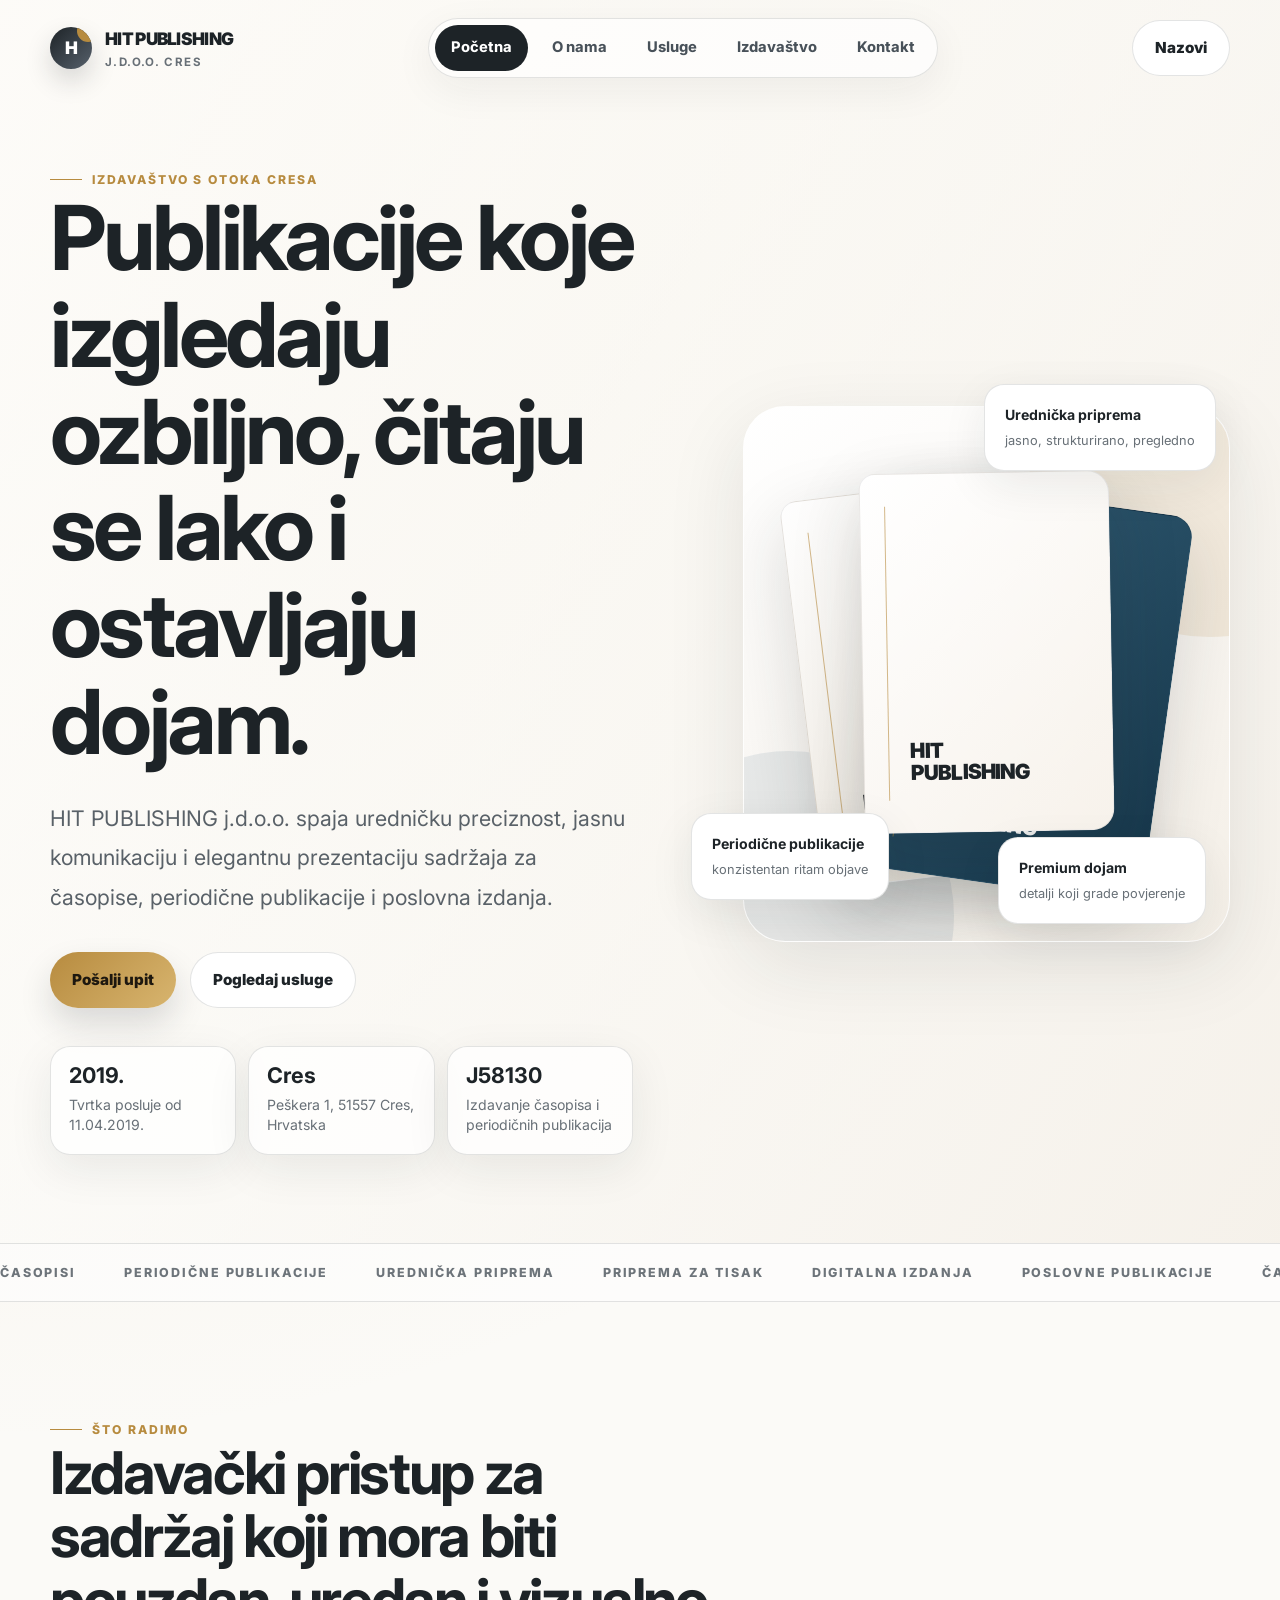
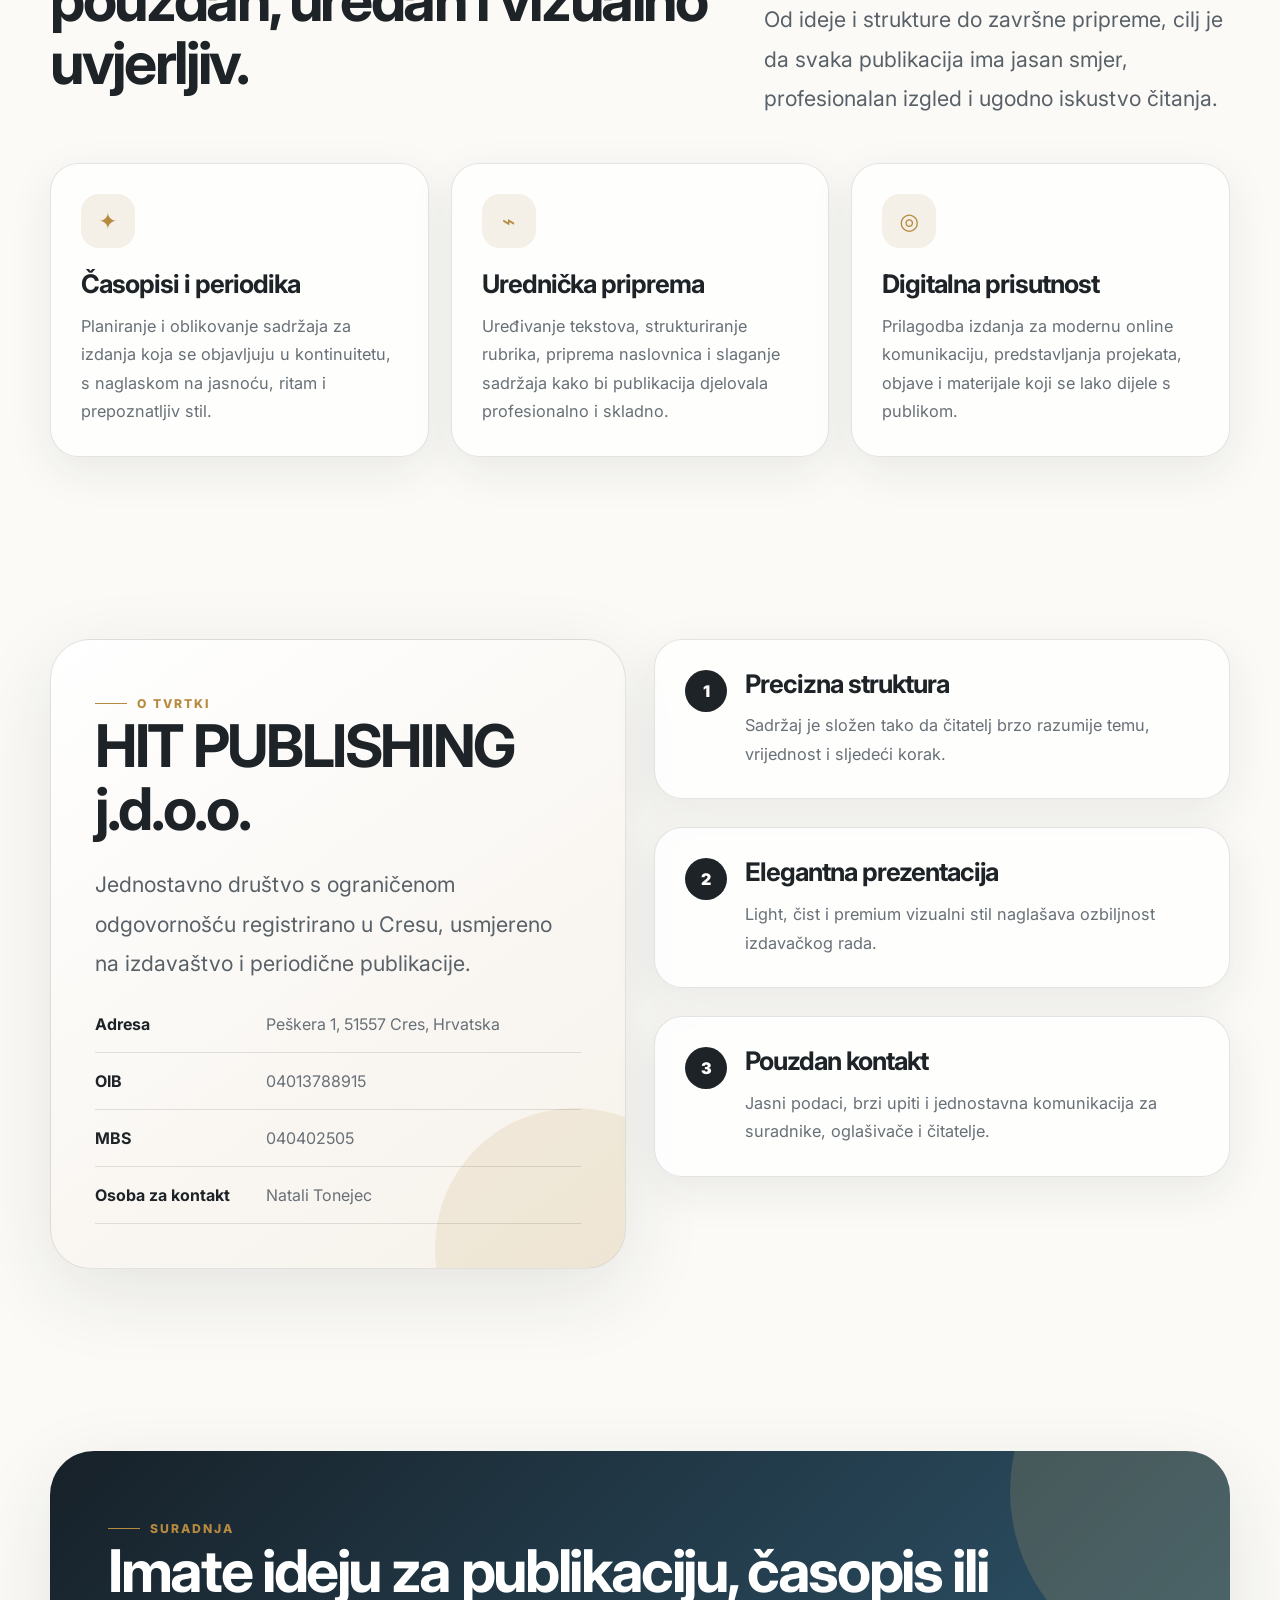
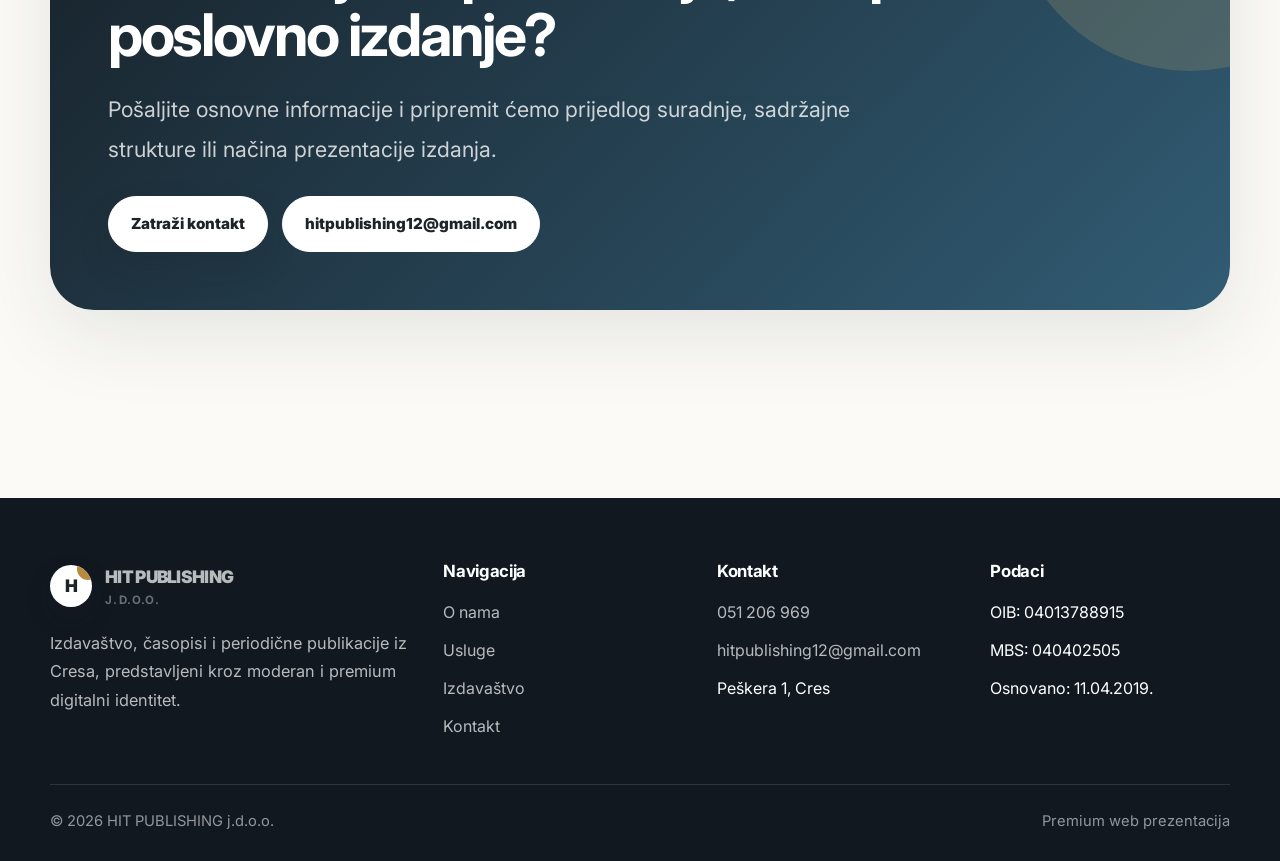
==== index.html @ 4e16e78d "2" ====
<!DOCTYPE html>
<html lang="hr">
<head>
  <meta charset="UTF-8" />
  <meta name="viewport" content="width=device-width, initial-scale=1.0" />
  <title>HIT PUBLISHING j.d.o.o. | Izdavaštvo i publikacije</title>
  <meta name="description" content="HIT PUBLISHING j.d.o.o. iz Cresa – moderno izdavaštvo, časopisi, periodične publikacije, urednička priprema i premium komunikacijska rješenja." />
  <meta name="keywords" content="HIT PUBLISHING, izdavaštvo Cres, časopisi, periodične publikacije, publikacije Hrvatska" />
  <meta property="og:title" content="HIT PUBLISHING j.d.o.o." />
  <meta property="og:description" content="Premium izdavaštvo i publikacije iz Cresa." />
  <meta property="og:type" content="website" />
  <link rel="preconnect" href="https://fonts.googleapis.com">
  <link rel="preconnect" href="https://fonts.gstatic.com" crossorigin>
  <link href="https://fonts.googleapis.com/css2?family=Inter:wght@400;500;650;750;850;900&display=swap" rel="stylesheet">
  <link rel="icon" href="favicon.svg" type="image/svg+xml" />
  <link rel="stylesheet" href="styles.css" />
</head>
<body>
  <header class="header">
    <nav class="nav" aria-label="Glavna navigacija">
      <a class="logo" href="index.html" aria-label="HIT PUBLISHING početna">
        <span class="logo-mark">H</span>
        <span>HIT PUBLISHING<small>j.d.o.o. Cres</small></span>
      </a>
      <div class="nav-links">
        <a class="active" href="index.html">Početna</a>
        <a href="o-nama.html">O nama</a>
        <a href="usluge.html">Usluge</a>
        <a href="izdavastvo.html">Izdavaštvo</a>
        <a href="kontakt.html">Kontakt</a>
      </div>
      <div class="nav-actions">
        <a class="btn light" href="tel:+38551206969">Nazovi</a>
        <button class="menu-toggle" aria-label="Otvori izbornik"><span></span></button>
      </div>
    </nav>
  </header>

  <main>
    <section class="hero">
      <div class="container">
        <div class="hero-copy reveal">
          <span class="eyebrow">Izdavaštvo s otoka Cresa</span>
          <h1>Publikacije koje izgledaju ozbiljno, čitaju se lako i ostavljaju dojam.</h1>
          <p class="lead">HIT PUBLISHING j.d.o.o. spaja uredničku preciznost, jasnu komunikaciju i elegantnu prezentaciju sadržaja za časopise, periodične publikacije i poslovna izdanja.</p>
          <div class="hero-buttons">
            <a class="btn gold" href="kontakt.html">Pošalji upit</a>
            <a class="btn light" href="usluge.html">Pogledaj usluge</a>
          </div>
          <div class="trust-row">
            <div class="trust-item">
              <strong>2019.</strong>
              <span>Tvrtka posluje od 11.04.2019.</span>
            </div>
            <div class="trust-item">
              <strong>Cres</strong>
              <span>Peškera 1, 51557 Cres, Hrvatska</span>
            </div>
            <div class="trust-item">
              <strong>J58130</strong>
              <span>Izdavanje časopisa i periodičnih publikacija</span>
            </div>
          </div>
        </div>

        <div class="hero-visual reveal delay-1" aria-hidden="true">
          <div class="visual-card">
            <div class="book-stack">
              <div class="book"></div>
              <div class="book"></div>
              <div class="book"></div>
            </div>
          </div>
          <div class="floating-note one"><b>Urednička priprema</b><span>jasno, strukturirano, pregledno</span></div>
          <div class="floating-note two"><b>Periodične publikacije</b><span>konzistentan ritam objave</span></div>
          <div class="floating-note three"><b>Premium dojam</b><span>detalji koji grade povjerenje</span></div>
        </div>
      </div>
    </section>

    <div class="marquee" aria-hidden="true">
      <div class="marquee-track">
        <span>Časopisi</span><span>Periodične publikacije</span><span>Urednička priprema</span><span>Priprema za tisak</span><span>Digitalna izdanja</span><span>Poslovne publikacije</span>
        <span>Časopisi</span><span>Periodične publikacije</span><span>Urednička priprema</span><span>Priprema za tisak</span><span>Digitalna izdanja</span><span>Poslovne publikacije</span>
      </div>
    </div>

    <section class="section">
      <div class="container">
        <div class="section-head reveal">
          <div>
            <span class="eyebrow">Što radimo</span>
            <h2>Izdavački pristup za sadržaj koji mora biti pouzdan, uredan i vizualno uvjerljiv.</h2>
          </div>
          <p class="lead">Od ideje i strukture do završne pripreme, cilj je da svaka publikacija ima jasan smjer, profesionalan izgled i ugodno iskustvo čitanja.</p>
        </div>
        <div class="grid-3">
          <article class="card reveal">
            <div class="card-icon">✦</div>
            <h3>Časopisi i periodika</h3>
            <p>Planiranje i oblikovanje sadržaja za izdanja koja se objavljuju u kontinuitetu, s naglaskom na jasnoću, ritam i prepoznatljiv stil.</p>
          </article>
          <article class="card reveal delay-1">
            <div class="card-icon">⌁</div>
            <h3>Urednička priprema</h3>
            <p>Uređivanje tekstova, strukturiranje rubrika, priprema naslovnica i slaganje sadržaja kako bi publikacija djelovala profesionalno i skladno.</p>
          </article>
          <article class="card reveal delay-2">
            <div class="card-icon">◎</div>
            <h3>Digitalna prisutnost</h3>
            <p>Prilagodba izdanja za modernu online komunikaciju, predstavljanja projekata, objave i materijale koji se lako dijele s publikom.</p>
          </article>
        </div>
      </div>
    </section>

    <section class="section tight">
      <div class="container grid-2">
        <div class="split-card reveal">
          <span class="eyebrow">O tvrtki</span>
          <h2>HIT PUBLISHING j.d.o.o.</h2>
          <p class="lead">Jednostavno društvo s ograničenom odgovornošću registrirano u Cresu, usmjereno na izdavaštvo i periodične publikacije.</p>
          <div class="info-list">
            <div class="info-row"><b>Adresa</b><span>Peškera 1, 51557 Cres, Hrvatska</span></div>
            <div class="info-row"><b>OIB</b><span>04013788915</span></div>
            <div class="info-row"><b>MBS</b><span>040402505</span></div>
            <div class="info-row"><b>Osoba za kontakt</b><span>Natali Tonejec</span></div>
          </div>
        </div>
        <div class="reveal delay-1">
          <div class="feature card">
            <span class="num">1</span>
            <div>
              <h3>Precizna struktura</h3>
              <p>Sadržaj je složen tako da čitatelj brzo razumije temu, vrijednost i sljedeći korak.</p>
            </div>
          </div>
          <br>
          <div class="feature card">
            <span class="num">2</span>
            <div>
              <h3>Elegantna prezentacija</h3>
              <p>Light, čist i premium vizualni stil naglašava ozbiljnost izdavačkog rada.</p>
            </div>
          </div>
          <br>
          <div class="feature card">
            <span class="num">3</span>
            <div>
              <h3>Pouzdan kontakt</h3>
              <p>Jasni podaci, brzi upiti i jednostavna komunikacija za suradnike, oglašivače i čitatelje.</p>
            </div>
          </div>
        </div>
      </div>
    </section>

    <section class="section">
      <div class="container">
        <div class="cta-band reveal">
          <span class="eyebrow">Suradnja</span>
          <h2>Imate ideju za publikaciju, časopis ili poslovno izdanje?</h2>
          <p class="lead">Pošaljite osnovne informacije i pripremit ćemo prijedlog suradnje, sadržajne strukture ili načina prezentacije izdanja.</p>
          <div class="cta-actions">
            <a class="btn" href="kontakt.html">Zatraži kontakt</a>
            <a class="btn light" href="mailto:hitpublishing12@gmail.com">hitpublishing12@gmail.com</a>
          </div>
        </div>
      </div>
    </section>
  </main>

  <footer class="footer">
    <div class="container">
      <div class="footer-top">
        <div>
          <a class="logo" href="index.html"><span class="logo-mark">H</span><span>HIT PUBLISHING<small>j.d.o.o.</small></span></a>
          <p style="margin-top:18px;max-width:420px">Izdavaštvo, časopisi i periodične publikacije iz Cresa, predstavljeni kroz moderan i premium digitalni identitet.</p>
        </div>
        <div>
          <h3>Navigacija</h3>
          <div class="footer-links">
            <a href="o-nama.html">O nama</a><a href="usluge.html">Usluge</a><a href="izdavastvo.html">Izdavaštvo</a><a href="kontakt.html">Kontakt</a>
          </div>
        </div>
        <div>
          <h3>Kontakt</h3>
          <div class="footer-links">
            <a href="tel:+38551206969">051 206 969</a>
            <a href="mailto:hitpublishing12@gmail.com">hitpublishing12@gmail.com</a>
            <span>Peškera 1, Cres</span>
          </div>
        </div>
        <div>
          <h3>Podaci</h3>
          <div class="footer-links"><span>OIB: 04013788915</span><span>MBS: 040402505</span><span>Osnovano: 11.04.2019.</span></div>
        </div>
      </div>
      <div class="footer-bottom"><span>© 2026 HIT PUBLISHING j.d.o.o.</span><span>Premium web prezentacija</span></div>
    </div>
  </footer>

  <script src="script.js"></script>
</body>
</html>
---- styles.css ----
:root{
  --bg:#fbfaf7;
  --surface:#ffffff;
  --surface-2:#f4efe7;
  --ink:#1d2327;
  --muted:#687077;
  --soft:#9a8f82;
  --line:rgba(29,35,39,.12);
  --gold:#b78b3f;
  --gold-2:#d8b56f;
  --blue:#315c74;
  --green:#2e8d6d;
  --shadow:0 24px 80px rgba(29,35,39,.10);
  --shadow-soft:0 14px 45px rgba(29,35,39,.08);
  --radius:28px;
  --radius-sm:18px;
  --container:min(1180px,calc(100% - 40px));
}
*{box-sizing:border-box}
html{scroll-behavior:smooth}
body{
  margin:0;
  font-family:Inter, ui-sans-serif, system-ui, -apple-system, BlinkMacSystemFont, "Segoe UI", sans-serif;
  color:var(--ink);
  background:radial-gradient(circle at top left, rgba(216,181,111,.18), transparent 34%), var(--bg);
  line-height:1.75;
  overflow-x:hidden;
}
body.menu-open{overflow:hidden}
a{color:inherit;text-decoration:none}
img{max-width:100%;display:block}
::selection{background:rgba(183,139,63,.25)}
.container{width:var(--container);margin:0 auto}
.eyebrow{
  display:inline-flex;
  align-items:center;
  gap:10px;
  color:var(--gold);
  text-transform:uppercase;
  font-weight:800;
  font-size:.76rem;
  letter-spacing:.16em;
}
.eyebrow::before{content:"";width:32px;height:1px;background:currentColor;display:block}
h1,h2,h3,p{margin-top:0}
h1,h2,h3{line-height:1.08;letter-spacing:-.04em}
h1{font-size:clamp(3.1rem,7vw,7.2rem);margin-bottom:28px}
h2{font-size:clamp(2.15rem,4.6vw,4.8rem);margin-bottom:24px}
h3{font-size:clamp(1.25rem,2vw,1.72rem);margin-bottom:14px}
p{color:var(--muted);font-size:1.02rem}
.lead{font-size:clamp(1.08rem,1.7vw,1.34rem);line-height:1.85;color:#596168;max-width:780px}
.header{
  position:fixed;
  top:0;left:0;right:0;
  z-index:50;
  transition:.35s ease;
  padding:18px 0;
}
.header.scrolled{background:rgba(251,250,247,.82);backdrop-filter:blur(18px);box-shadow:0 8px 30px rgba(29,35,39,.07);padding:12px 0}
.nav{
  width:var(--container);
  margin:0 auto;
  display:flex;
  align-items:center;
  justify-content:space-between;
  gap:20px;
}
.logo{
  display:flex;
  align-items:center;
  gap:13px;
  font-weight:900;
  letter-spacing:-.04em;
  font-size:1.08rem;
}
.logo-mark{
  width:42px;height:42px;border-radius:50%;
  display:grid;place-items:center;
  background:linear-gradient(135deg,var(--ink),#56606b);
  color:#fff;
  box-shadow:0 12px 26px rgba(29,35,39,.17);
  position:relative;
  overflow:hidden;
}
.logo-mark::after{content:"";position:absolute;right:-7px;top:-7px;width:22px;height:22px;border-radius:50%;background:var(--gold)}
.logo span small{display:block;font-weight:700;color:var(--muted);font-size:.72rem;letter-spacing:.12em;text-transform:uppercase;margin-top:-2px}
.nav-links{display:flex;align-items:center;gap:8px;background:rgba(255,255,255,.62);border:1px solid var(--line);border-radius:999px;padding:6px;box-shadow:0 12px 40px rgba(29,35,39,.06)}
.nav-links a{padding:10px 16px;border-radius:999px;color:#485159;font-weight:750;font-size:.92rem;transition:.25s ease}
.nav-links a:hover,.nav-links a.active{background:var(--ink);color:#fff}
.nav-actions{display:flex;align-items:center;gap:10px}
.btn{
  display:inline-flex;align-items:center;justify-content:center;gap:10px;
  padding:14px 22px;border-radius:999px;
  background:var(--ink);color:#fff;font-weight:850;
  border:1px solid var(--ink);box-shadow:0 16px 32px rgba(29,35,39,.15);
  transition:.25s ease;cursor:pointer;font-size:.95rem;
}
.btn:hover{transform:translateY(-2px);box-shadow:0 24px 46px rgba(29,35,39,.20)}
.btn.light{background:#fff;color:var(--ink);border-color:var(--line);box-shadow:none}
.btn.gold{background:linear-gradient(135deg,var(--gold),var(--gold-2));border:0;color:#1e180f}
.menu-toggle{display:none;border:1px solid var(--line);background:#fff;width:46px;height:46px;border-radius:50%;align-items:center;justify-content:center;cursor:pointer;z-index:60}
.menu-toggle span{width:18px;height:2px;background:var(--ink);position:relative;display:block;transition:.25s ease}
.menu-toggle span::before,.menu-toggle span::after{content:"";position:absolute;left:0;width:18px;height:2px;background:var(--ink);transition:.25s ease}
.menu-toggle span::before{top:-6px}.menu-toggle span::after{top:6px}
body.menu-open .menu-toggle span{background:transparent}
body.menu-open .menu-toggle span::before{top:0;transform:rotate(45deg)}
body.menu-open .menu-toggle span::after{top:0;transform:rotate(-45deg)}
.hero{padding:160px 0 88px;min-height:100vh;display:flex;align-items:center;position:relative;overflow:hidden}
.hero::before{content:"";position:absolute;inset:0;background:linear-gradient(120deg, rgba(255,255,255,.78), rgba(251,250,247,.65) 44%, rgba(244,239,231,.8));pointer-events:none}
.hero .container{position:relative;z-index:2;display:grid;grid-template-columns:1.04fr .96fr;gap:58px;align-items:center}
.hero-copy{max-width:730px}
.hero-copy .lead{margin-bottom:34px}
.hero-buttons{display:flex;gap:14px;flex-wrap:wrap;margin-bottom:38px}
.trust-row{display:grid;grid-template-columns:repeat(3,1fr);gap:12px;max-width:650px}
.trust-item{background:rgba(255,255,255,.72);border:1px solid var(--line);border-radius:20px;padding:18px;box-shadow:var(--shadow-soft)}
.trust-item strong{display:block;font-size:1.35rem;line-height:1;color:var(--ink);margin-bottom:8px}
.trust-item span{font-size:.88rem;color:var(--muted);line-height:1.45;display:block}
.hero-visual{position:relative;min-height:570px}
.visual-card{
  position:absolute;inset:34px 0 0 52px;
  border-radius:42px;
  background:linear-gradient(145deg,#fff,#f4efe7);
  box-shadow:var(--shadow);
  border:1px solid rgba(255,255,255,.9);
  padding:34px;
  overflow:hidden;
}
.visual-card::before{content:"";position:absolute;right:-160px;top:-130px;width:360px;height:360px;border-radius:50%;background:rgba(183,139,63,.13)}
.visual-card::after{content:"";position:absolute;left:-120px;bottom:-140px;width:330px;height:330px;border-radius:50%;background:rgba(49,92,116,.10)}
.book-stack{position:relative;z-index:2;height:100%;display:flex;align-items:center;justify-content:center;perspective:1000px}
.book{
  position:absolute;width:280px;height:390px;border-radius:16px 22px 22px 16px;
  background:linear-gradient(135deg,#fefefe,#e9e1d4);
  box-shadow:0 25px 70px rgba(29,35,39,.16);
  border:1px solid rgba(29,35,39,.08);
  transform:rotate(-7deg) translateX(-46px);
}
.book:nth-child(2){background:linear-gradient(135deg,#315c74,#16364a);transform:rotate(8deg) translateX(44px) translateY(12px);color:#fff}
.book:nth-child(3){background:linear-gradient(135deg,#fff,#f7f2eb);transform:rotate(-1deg) translateY(-22px);width:250px;height:360px}
.book::before{content:"";position:absolute;left:24px;top:32px;bottom:32px;width:1px;background:rgba(183,139,63,.6)}
.book::after{content:"HIT\A PUBLISHING";white-space:pre;position:absolute;left:46px;bottom:48px;font-size:1.3rem;font-weight:900;letter-spacing:-.04em;line-height:1.05;color:inherit}
.floating-note{position:absolute;z-index:3;background:#fff;border:1px solid var(--line);border-radius:20px;padding:18px 20px;box-shadow:var(--shadow-soft);animation:float 6s ease-in-out infinite}
.floating-note.one{top:12px;right:14px}.floating-note.two{bottom:42px;left:0;animation-delay:-2.4s}.floating-note.three{right:24px;bottom:18px;animation-delay:-1s}
.floating-note b{display:block;color:var(--ink);font-size:.88rem}.floating-note span{display:block;color:var(--muted);font-size:.8rem;margin-top:2px}
@keyframes float{0%,100%{transform:translateY(0)}50%{transform:translateY(-12px)}}
.section{padding:108px 0;position:relative}
.section.tight{padding:74px 0}
.section-head{display:flex;justify-content:space-between;gap:34px;align-items:end;margin-bottom:44px}
.section-head .lead{max-width:610px;margin-bottom:0}
.grid-2{display:grid;grid-template-columns:1fr 1fr;gap:28px;align-items:start}
.grid-3{display:grid;grid-template-columns:repeat(3,1fr);gap:22px}
.grid-4{display:grid;grid-template-columns:repeat(4,1fr);gap:18px}
.card{background:rgba(255,255,255,.78);border:1px solid var(--line);border-radius:var(--radius);padding:30px;box-shadow:var(--shadow-soft);position:relative;overflow:hidden}
.card:hover .card-icon{transform:rotate(-8deg) scale(1.04)}
.card-icon{width:54px;height:54px;border-radius:18px;display:grid;place-items:center;background:var(--surface-2);color:var(--gold);font-size:1.4rem;margin-bottom:22px;transition:.25s ease}
.card p:last-child{margin-bottom:0}
.split-card{padding:44px;background:linear-gradient(145deg,#fff,#f6f1ea);border:1px solid var(--line);border-radius:40px;box-shadow:var(--shadow);position:relative;overflow:hidden}
.split-card::after{content:"";position:absolute;right:-90px;bottom:-120px;width:280px;height:280px;border-radius:50%;background:rgba(183,139,63,.12)}
.info-list{display:grid;gap:14px;margin-top:26px;position:relative;z-index:2}
.info-row{display:grid;grid-template-columns:155px 1fr;gap:16px;border-bottom:1px solid var(--line);padding-bottom:14px;color:var(--muted)}
.info-row b{color:var(--ink)}
.marquee{border-block:1px solid var(--line);background:rgba(255,255,255,.55);overflow:hidden;white-space:nowrap}
.marquee-track{display:inline-flex;gap:48px;animation:marquee 28s linear infinite;padding:18px 0;color:#6d747a;font-weight:800;text-transform:uppercase;letter-spacing:.15em;font-size:.78rem}
@keyframes marquee{from{transform:translateX(0)}to{transform:translateX(-50%)}}
.feature{display:flex;gap:18px;align-items:flex-start}
.feature .num{width:42px;height:42px;border-radius:50%;display:grid;place-items:center;background:var(--ink);color:#fff;font-weight:900;flex:0 0 auto}
.process{counter-reset:step;display:grid;gap:18px}
.process-item{display:grid;grid-template-columns:74px 1fr;gap:22px;align-items:start;background:#fff;border:1px solid var(--line);border-radius:26px;padding:24px;box-shadow:var(--shadow-soft)}
.process-item::before{counter-increment:step;content:"0" counter(step);width:58px;height:58px;border-radius:20px;display:grid;place-items:center;background:linear-gradient(135deg,var(--gold),var(--gold-2));font-weight:950;color:#1d160c}
.cta-band{background:linear-gradient(135deg,#172129,#315c74);color:#fff;border-radius:44px;padding:58px;position:relative;overflow:hidden;box-shadow:var(--shadow)}
.cta-band::before{content:"";position:absolute;right:-140px;top:-140px;width:360px;height:360px;border-radius:50%;background:rgba(216,181,111,.18)}
.cta-band h2,.cta-band p{color:#fff;position:relative}.cta-band p{opacity:.78}.cta-band .btn{position:relative;background:#fff;color:var(--ink);border-color:#fff}.cta-actions{display:flex;gap:14px;flex-wrap:wrap;margin-top:26px}
.page-hero{padding:162px 0 80px;background:linear-gradient(135deg,rgba(255,255,255,.88),rgba(244,239,231,.72));border-bottom:1px solid var(--line)}
.page-hero h1{font-size:clamp(2.75rem,6vw,6rem);max-width:930px}
.breadcrumbs{display:flex;gap:10px;color:var(--muted);font-size:.92rem;margin-top:20px}.breadcrumbs a{color:var(--gold);font-weight:800}
.service-large{display:grid;grid-template-columns:.8fr 1.2fr;gap:28px;align-items:stretch;margin-bottom:22px}
.service-index{background:var(--ink);color:#fff;border-radius:var(--radius);padding:36px;display:flex;flex-direction:column;justify-content:space-between;min-height:310px;overflow:hidden;position:relative}
.service-index::after{content:"";position:absolute;right:-70px;top:-70px;width:190px;height:190px;border-radius:50%;background:rgba(216,181,111,.18)}
.service-index span{font-size:4rem;font-weight:950;line-height:1;color:rgba(255,255,255,.24)}
.service-index h3{color:#fff;margin-bottom:0}
.service-content{background:#fff;border:1px solid var(--line);border-radius:var(--radius);padding:36px;box-shadow:var(--shadow-soft)}
.pills{display:flex;flex-wrap:wrap;gap:10px;margin-top:24px}.pill{padding:9px 14px;border:1px solid var(--line);border-radius:999px;background:rgba(244,239,231,.55);font-size:.86rem;color:#56606b;font-weight:750}
.contact-wrap{display:grid;grid-template-columns:.82fr 1.18fr;gap:28px;align-items:start}
.contact-card{position:sticky;top:110px;background:linear-gradient(145deg,#fff,#f5f0e8);border:1px solid var(--line);border-radius:36px;padding:34px;box-shadow:var(--shadow)}
.contact-link{display:flex;align-items:center;gap:14px;padding:16px 0;border-bottom:1px solid var(--line);color:var(--muted)}
.contact-link:last-child{border-bottom:0}.contact-link b{color:var(--ink);display:block}.contact-link span{font-size:.95rem}.contact-ico{width:42px;height:42px;border-radius:15px;background:#fff;display:grid;place-items:center;color:var(--gold);box-shadow:0 10px 22px rgba(29,35,39,.06);flex:0 0 auto}
.form{background:#fff;border:1px solid var(--line);border-radius:36px;padding:34px;box-shadow:var(--shadow-soft)}
.form-grid{display:grid;grid-template-columns:1fr 1fr;gap:16px}.field{display:flex;flex-direction:column;gap:8px}.field.full{grid-column:1/-1}label{font-size:.86rem;color:#4f5961;font-weight:850}input,textarea,select{width:100%;border:1px solid var(--line);background:#fbfaf7;border-radius:16px;padding:15px 16px;font:inherit;color:var(--ink);outline:none;transition:.2s ease}input:focus,textarea:focus,select:focus{border-color:rgba(183,139,63,.75);box-shadow:0 0 0 4px rgba(183,139,63,.1)}textarea{min-height:150px;resize:vertical}.form-note{font-size:.88rem;color:var(--muted);margin-top:14px}
.footer{background:#111820;color:#fff;padding:64px 0 26px;margin-top:80px}.footer p,.footer a{color:rgba(255,255,255,.70)}.footer-top{display:grid;grid-template-columns:1.2fr .8fr .8fr .8fr;gap:34px;margin-bottom:44px}.footer h3{color:#fff;font-size:1.05rem;letter-spacing:-.02em;margin-bottom:18px}.footer-links{display:grid;gap:10px}.footer-bottom{border-top:1px solid rgba(255,255,255,.12);padding-top:24px;display:flex;justify-content:space-between;gap:20px;color:rgba(255,255,255,.55);font-size:.92rem}.footer .logo-mark{background:#fff;color:var(--ink)}
.reveal{opacity:0;transform:translateY(28px);transition:opacity .8s ease, transform .8s ease}.reveal.visible{opacity:1;transform:none}.delay-1{transition-delay:.12s}.delay-2{transition-delay:.24s}.delay-3{transition-delay:.36s}
@media (max-width:1020px){
  :root{--container:min(100% - 28px, 760px)}
  .hero .container,.grid-2,.contact-wrap,.service-large{grid-template-columns:1fr}
  .hero{padding-top:132px}.hero-visual{min-height:470px}.visual-card{inset:20px 10px 0 10px}.section-head{display:block}.section-head .lead{margin-top:18px}.grid-3,.grid-4{grid-template-columns:1fr 1fr}.footer-top{grid-template-columns:1fr 1fr}.contact-card{position:relative;top:auto}
}
@media (max-width:760px){
  body{line-height:1.7}.header{padding:12px 0}.nav{width:min(100% - 24px, 680px)}.logo span{font-size:1rem}.logo span small{font-size:.64rem}.logo-mark{width:38px;height:38px}.menu-toggle{display:flex}.nav-actions .btn{display:none}.nav-links{position:fixed;top:0;right:0;width:min(86vw,380px);height:100vh;border-radius:0;border:0;box-shadow:-20px 0 60px rgba(29,35,39,.14);background:rgba(255,255,255,.96);backdrop-filter:blur(18px);padding:94px 24px 24px;display:flex;flex-direction:column;align-items:stretch;justify-content:flex-start;gap:8px;transform:translateX(105%);transition:.35s ease;z-index:55}.nav-links a{padding:14px 16px;border:1px solid var(--line);font-size:1rem}body.menu-open .nav-links{transform:none}.hero{min-height:auto;padding:120px 0 70px}h1{font-size:clamp(2.55rem,14vw,4.1rem);margin-bottom:20px}h2{font-size:clamp(2rem,9vw,3rem)}.hero .container{gap:28px}.hero-buttons,.cta-actions{flex-direction:column}.btn{width:100%;padding:14px 18px}.trust-row,.grid-3,.grid-4,.form-grid{grid-template-columns:1fr}.hero-visual{min-height:390px}.visual-card{border-radius:32px;padding:20px}.book{width:210px;height:300px}.book:nth-child(3){width:190px;height:280px}.floating-note{padding:13px 14px}.floating-note.one{right:0}.floating-note.two{bottom:20px}.floating-note.three{display:none}.section{padding:72px 0}.section.tight{padding:54px 0}.card,.split-card,.service-content,.contact-card,.form{padding:24px;border-radius:26px}.info-row{grid-template-columns:1fr;gap:4px}.process-item{grid-template-columns:1fr;gap:14px}.cta-band{border-radius:28px;padding:34px 24px}.page-hero{padding:126px 0 58px}.page-hero h1{font-size:clamp(2.35rem,12vw,4rem)}.footer{margin-top:48px}.footer-top{grid-template-columns:1fr}.footer-bottom{flex-direction:column}.service-index{min-height:230px}.contact-link{align-items:flex-start}
}
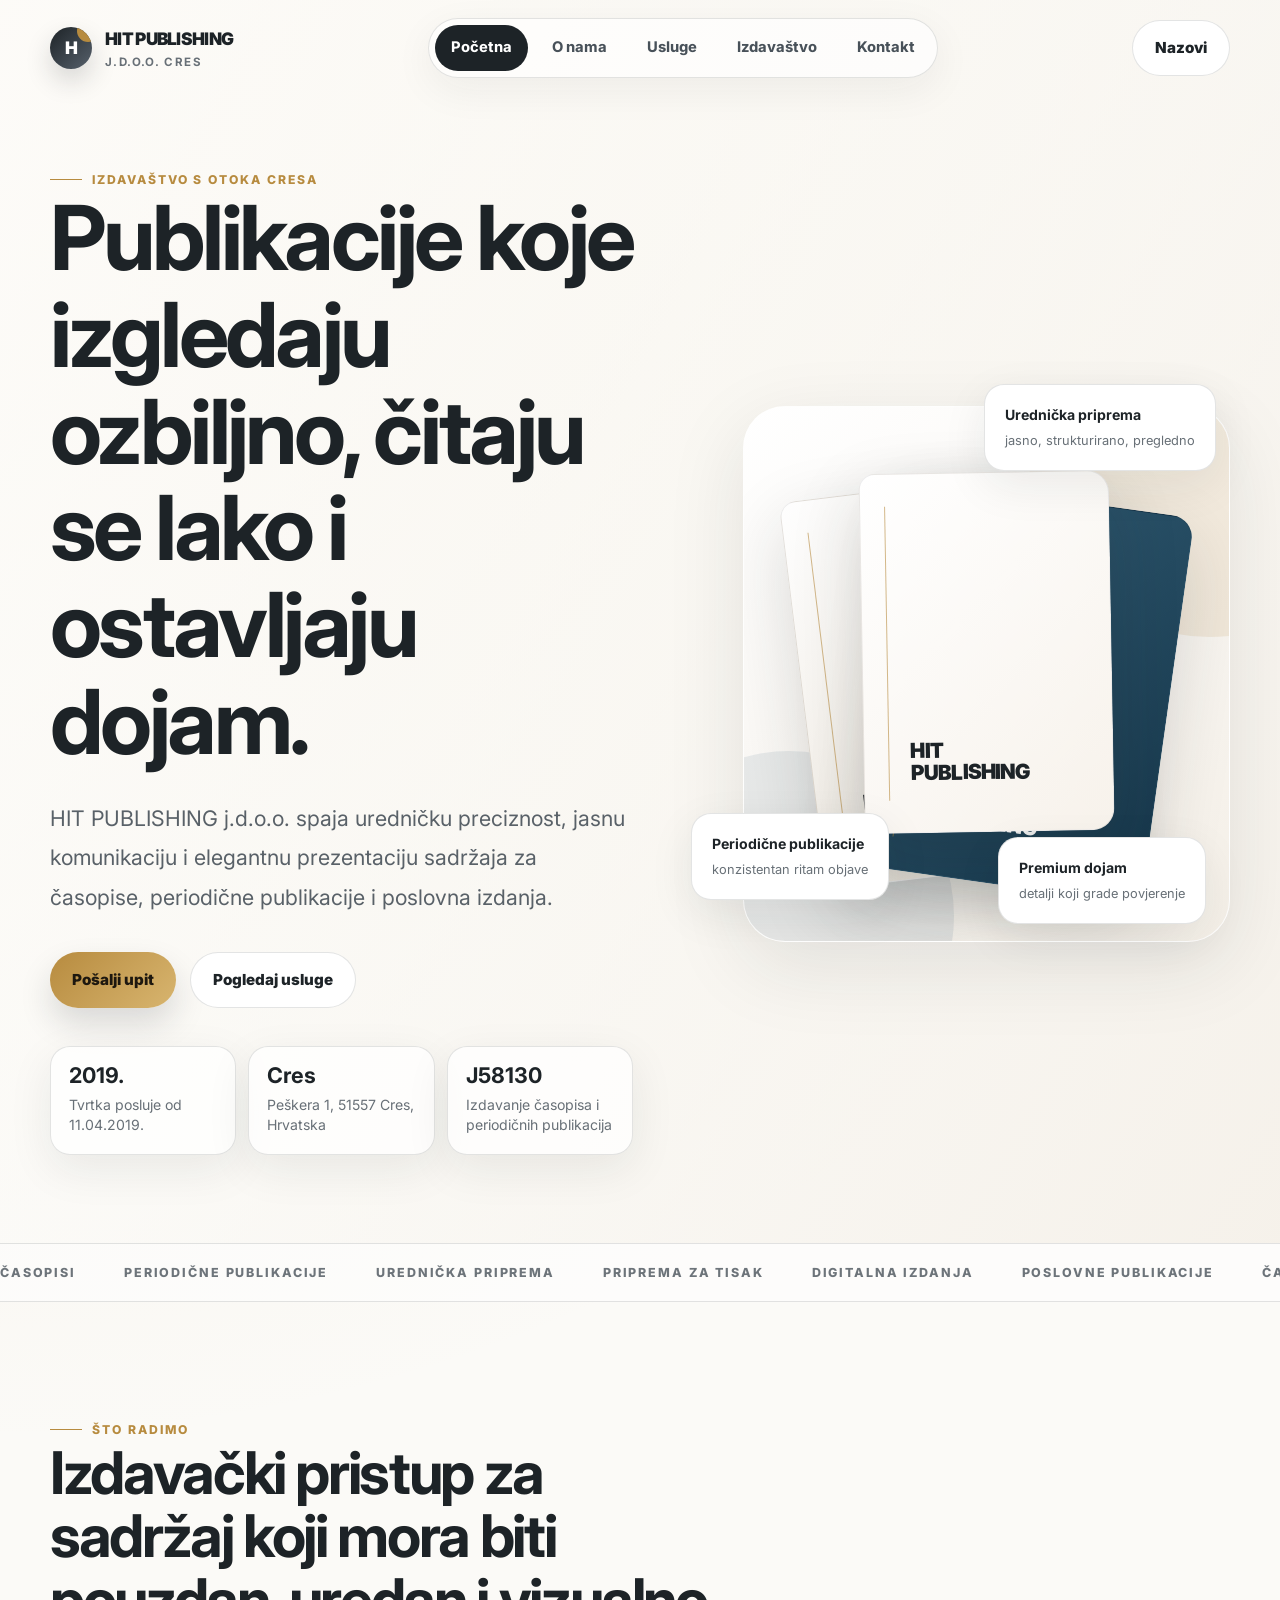
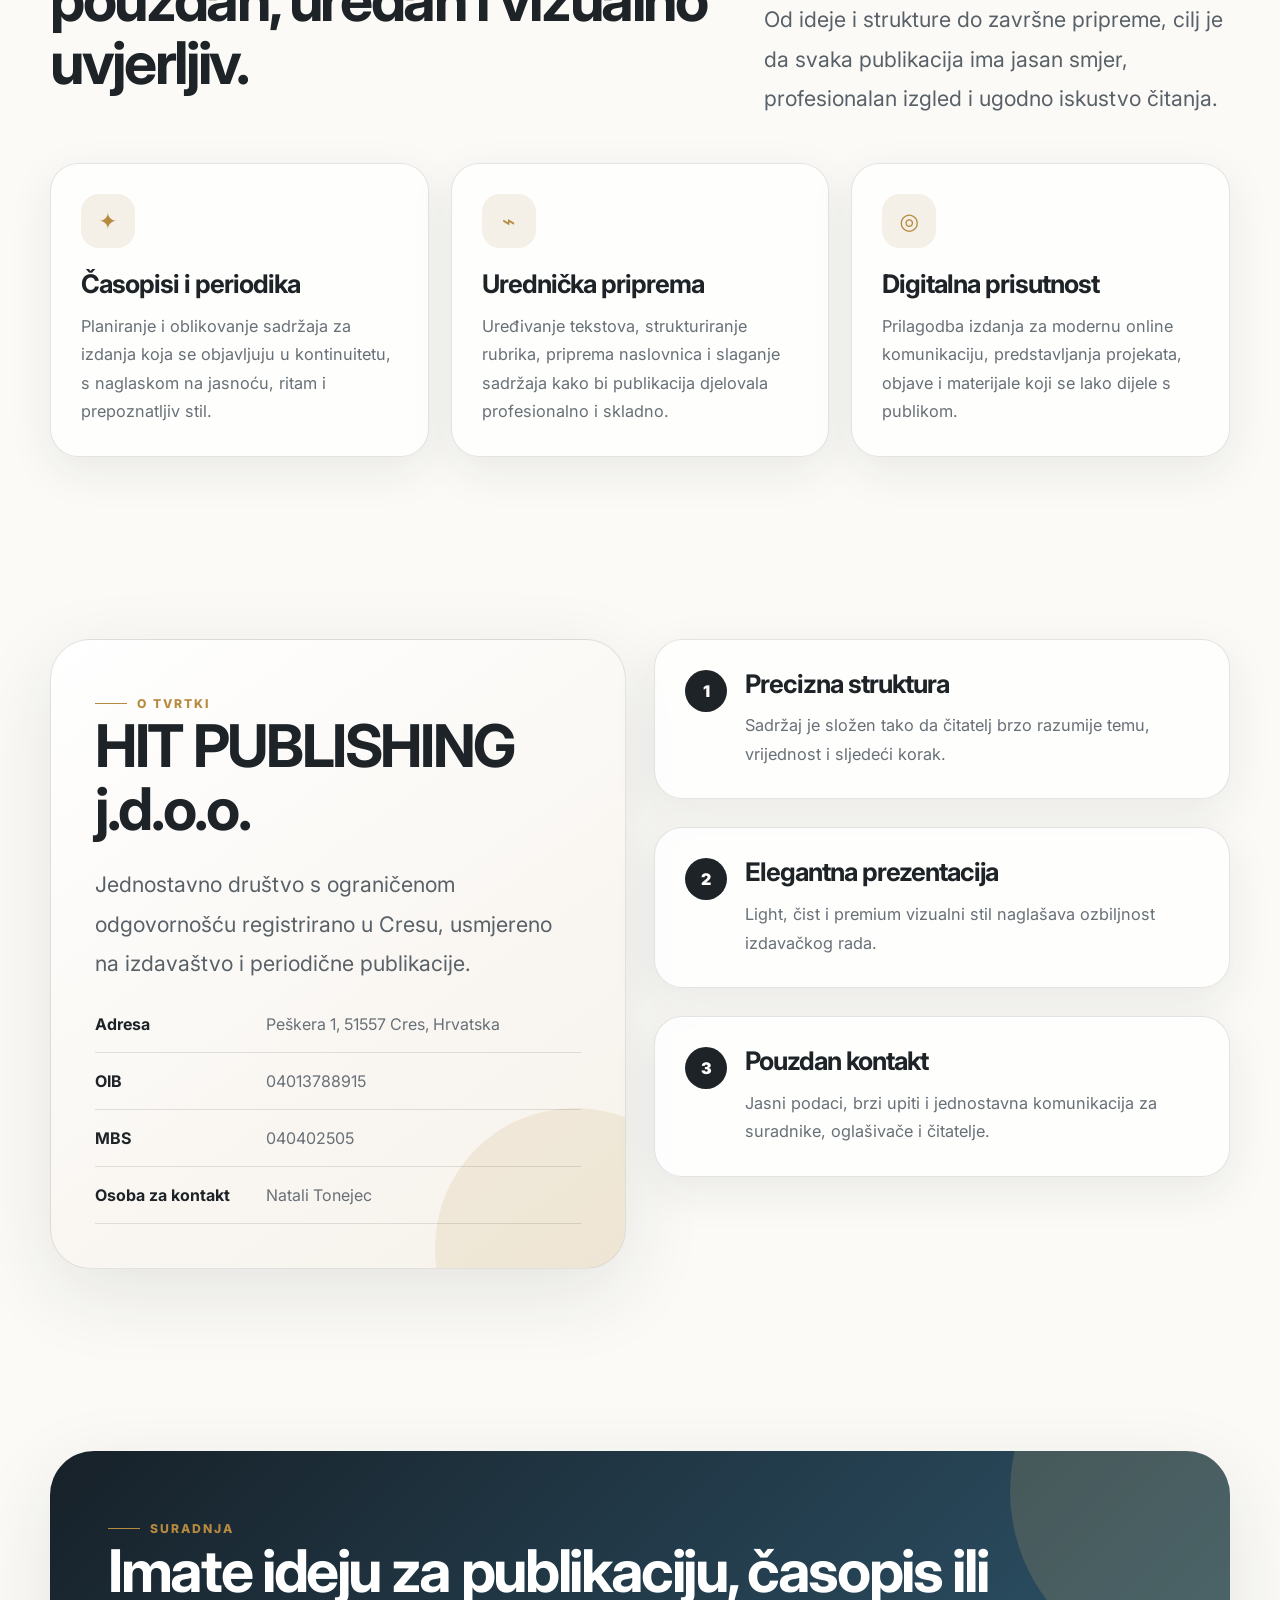
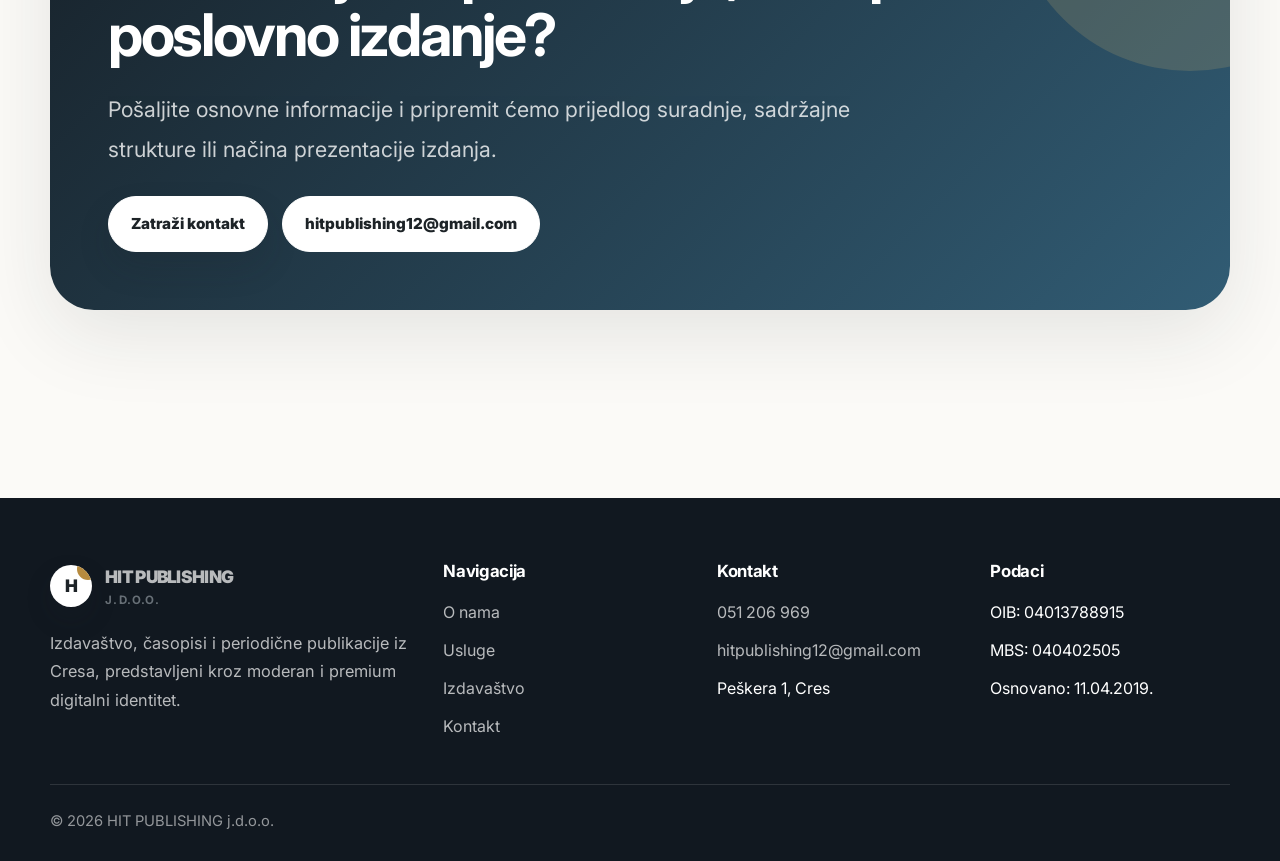
==== commit da9e6953: "5" ====
--- a/index.html
+++ b/index.html
@@ -196,7 +196,7 @@
           <div class="footer-links"><span>OIB: 04013788915</span><span>MBS: 040402505</span><span>Osnovano: 11.04.2019.</span></div>
         </div>
       </div>
-      <div class="footer-bottom"><span>© 2026 HIT PUBLISHING j.d.o.o.</span><span>Premium web prezentacija</span></div>
+      <div class="footer-bottom"><span>© 2026 HIT PUBLISHING j.d.o.o.</span></div>
     </div>
   </footer>
 
--- a/styles.css
+++ b/styles.css
@@ -186,7 +186,7 @@
 .contact-link:last-child{border-bottom:0}.contact-link b{color:var(--ink);display:block}.contact-link span{font-size:.95rem}.contact-ico{width:42px;height:42px;border-radius:15px;background:#fff;display:grid;place-items:center;color:var(--gold);box-shadow:0 10px 22px rgba(29,35,39,.06);flex:0 0 auto}
 .form{background:#fff;border:1px solid var(--line);border-radius:36px;padding:34px;box-shadow:var(--shadow-soft)}
 .form-grid{display:grid;grid-template-columns:1fr 1fr;gap:16px}.field{display:flex;flex-direction:column;gap:8px}.field.full{grid-column:1/-1}label{font-size:.86rem;color:#4f5961;font-weight:850}input,textarea,select{width:100%;border:1px solid var(--line);background:#fbfaf7;border-radius:16px;padding:15px 16px;font:inherit;color:var(--ink);outline:none;transition:.2s ease}input:focus,textarea:focus,select:focus{border-color:rgba(183,139,63,.75);box-shadow:0 0 0 4px rgba(183,139,63,.1)}textarea{min-height:150px;resize:vertical}.form-note{font-size:.88rem;color:var(--muted);margin-top:14px}
-.footer{background:#111820;color:#fff;padding:64px 0 26px;margin-top:80px}.footer p,.footer a{color:rgba(255,255,255,.70)}.footer-top{display:grid;grid-template-columns:1.2fr .8fr .8fr .8fr;gap:34px;margin-bottom:44px}.footer h3{color:#fff;font-size:1.05rem;letter-spacing:-.02em;margin-bottom:18px}.footer-links{display:grid;gap:10px}.footer-bottom{border-top:1px solid rgba(255,255,255,.12);padding-top:24px;display:flex;justify-content:space-between;gap:20px;color:rgba(255,255,255,.55);font-size:.92rem}.footer .logo-mark{background:#fff;color:var(--ink)}
+.footer{background:#111820;color:#fff;padding:64px 0 26px;margin-top:80px}.footer p,.footer a{color:rgba(255,255,255,.70)}.footer-top{display:grid;grid-template-columns:1.2fr .8fr .8fr .8fr;gap:34px;margin-bottom:44px}.footer h3{color:#fff;font-size:1.05rem;letter-spacing:-.02em;margin-bottom:18px}.footer-links{display:grid;gap:10px}.footer-bottom{border-top:1px solid rgba(255,255,255,.12);padding-top:24px;display:flex;justify-content:flex-start;gap:20px;color:rgba(255,255,255,.55);font-size:.92rem}.footer .logo-mark{background:#fff;color:var(--ink)}
 .reveal{opacity:0;transform:translateY(28px);transition:opacity .8s ease, transform .8s ease}.reveal.visible{opacity:1;transform:none}.delay-1{transition-delay:.12s}.delay-2{transition-delay:.24s}.delay-3{transition-delay:.36s}
 @media (max-width:1020px){
   :root{--container:min(100% - 28px, 760px)}
